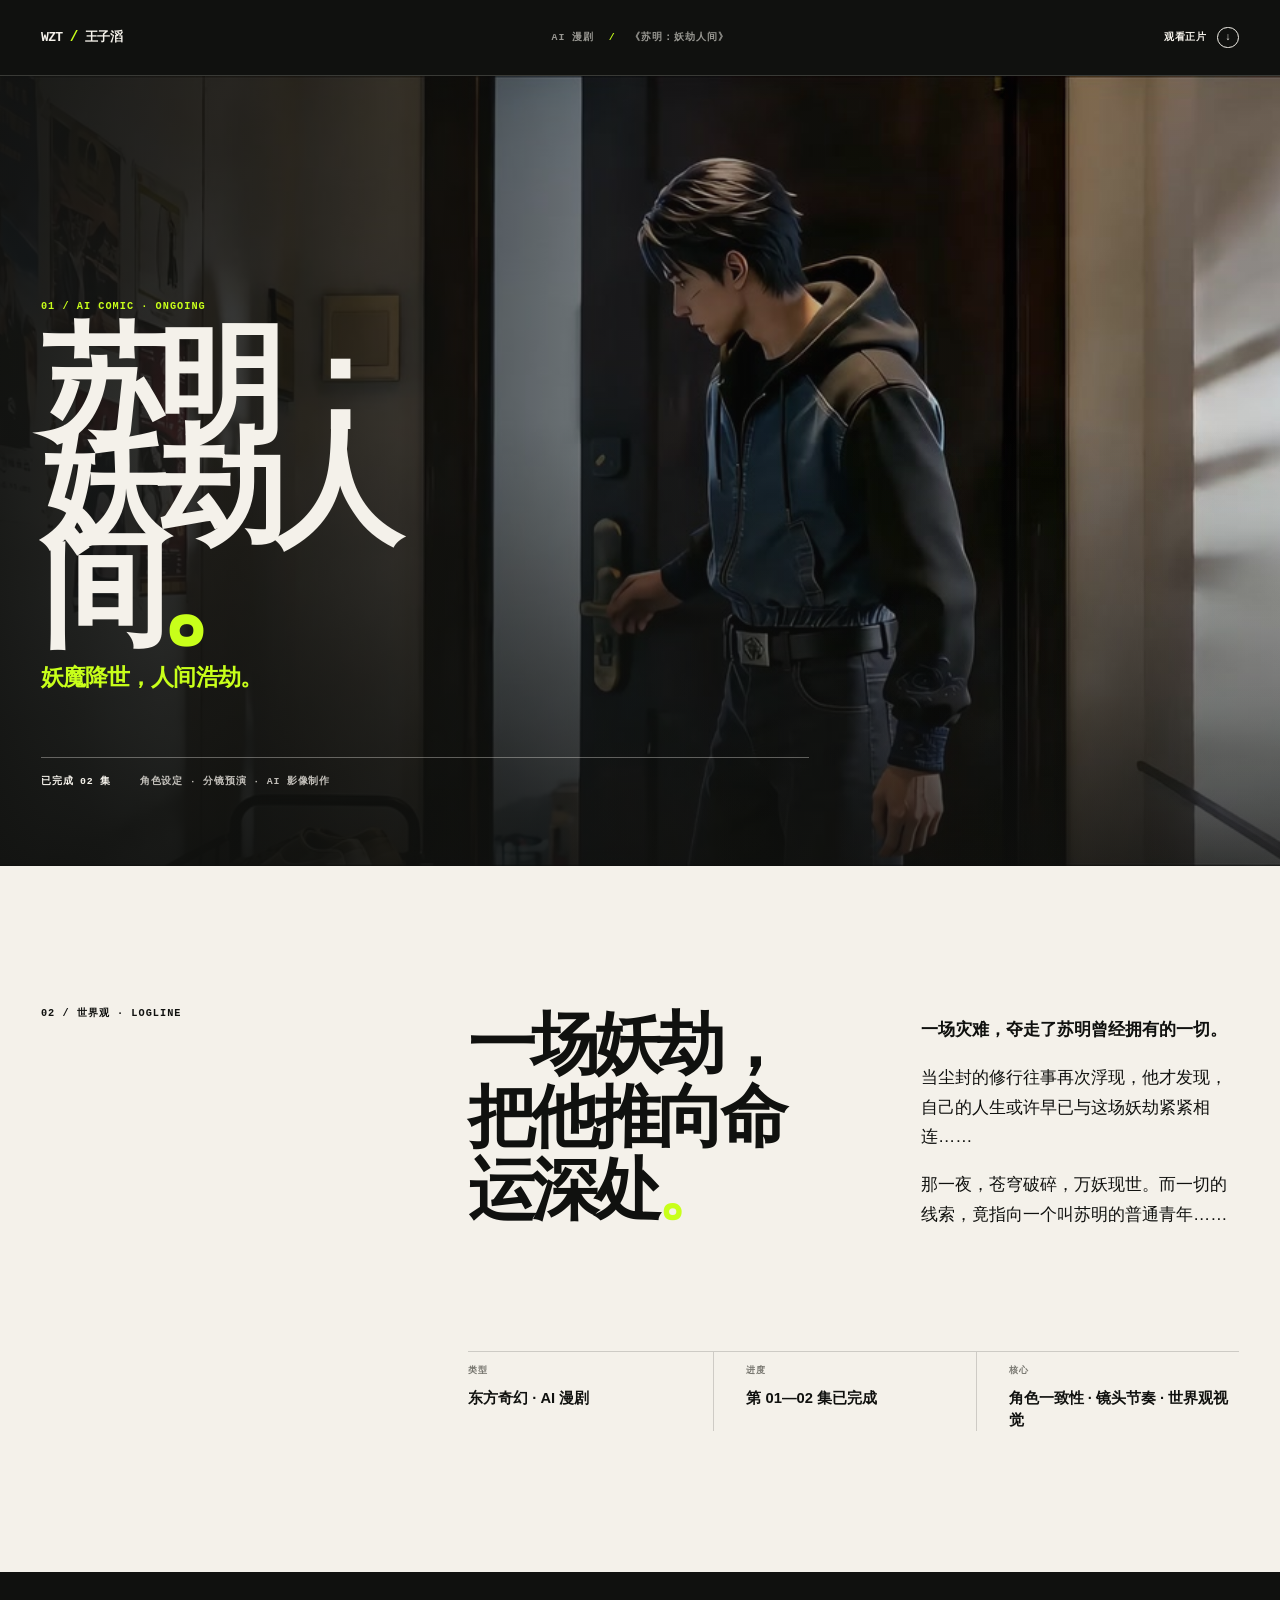
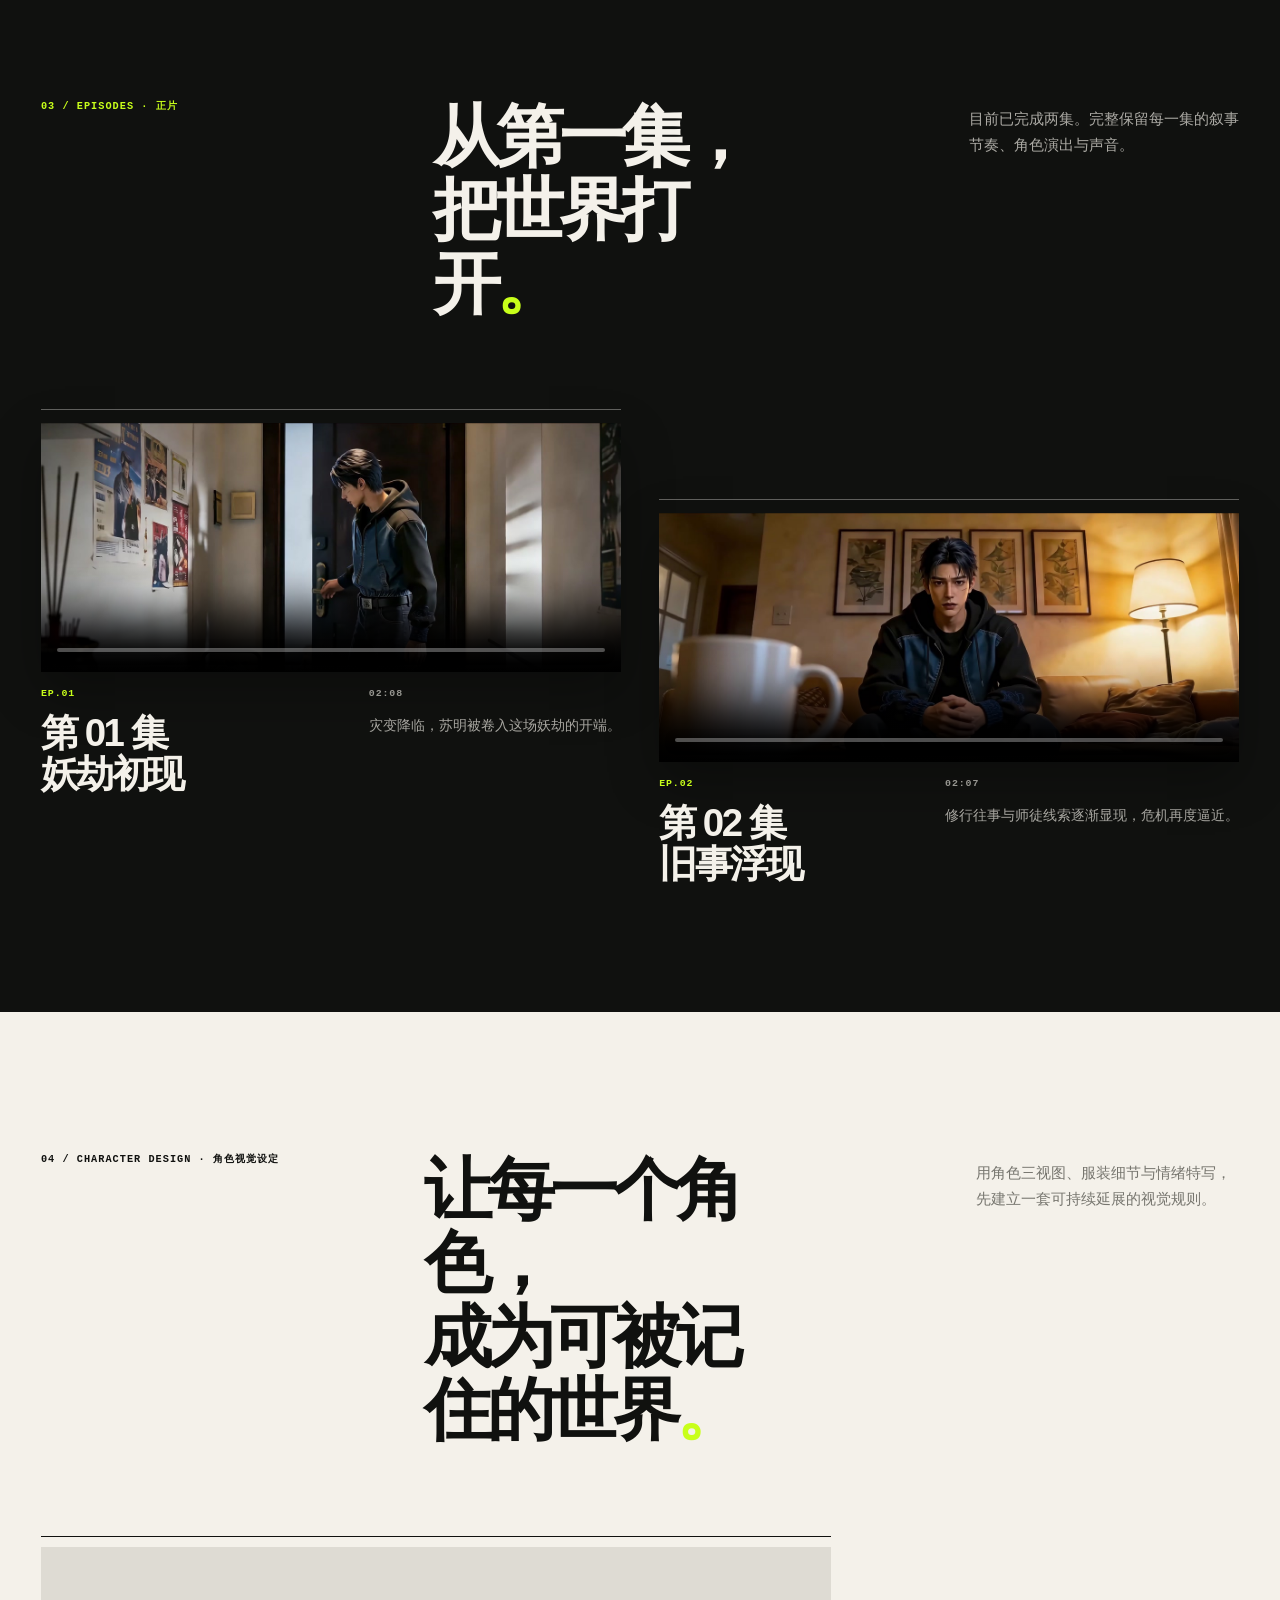
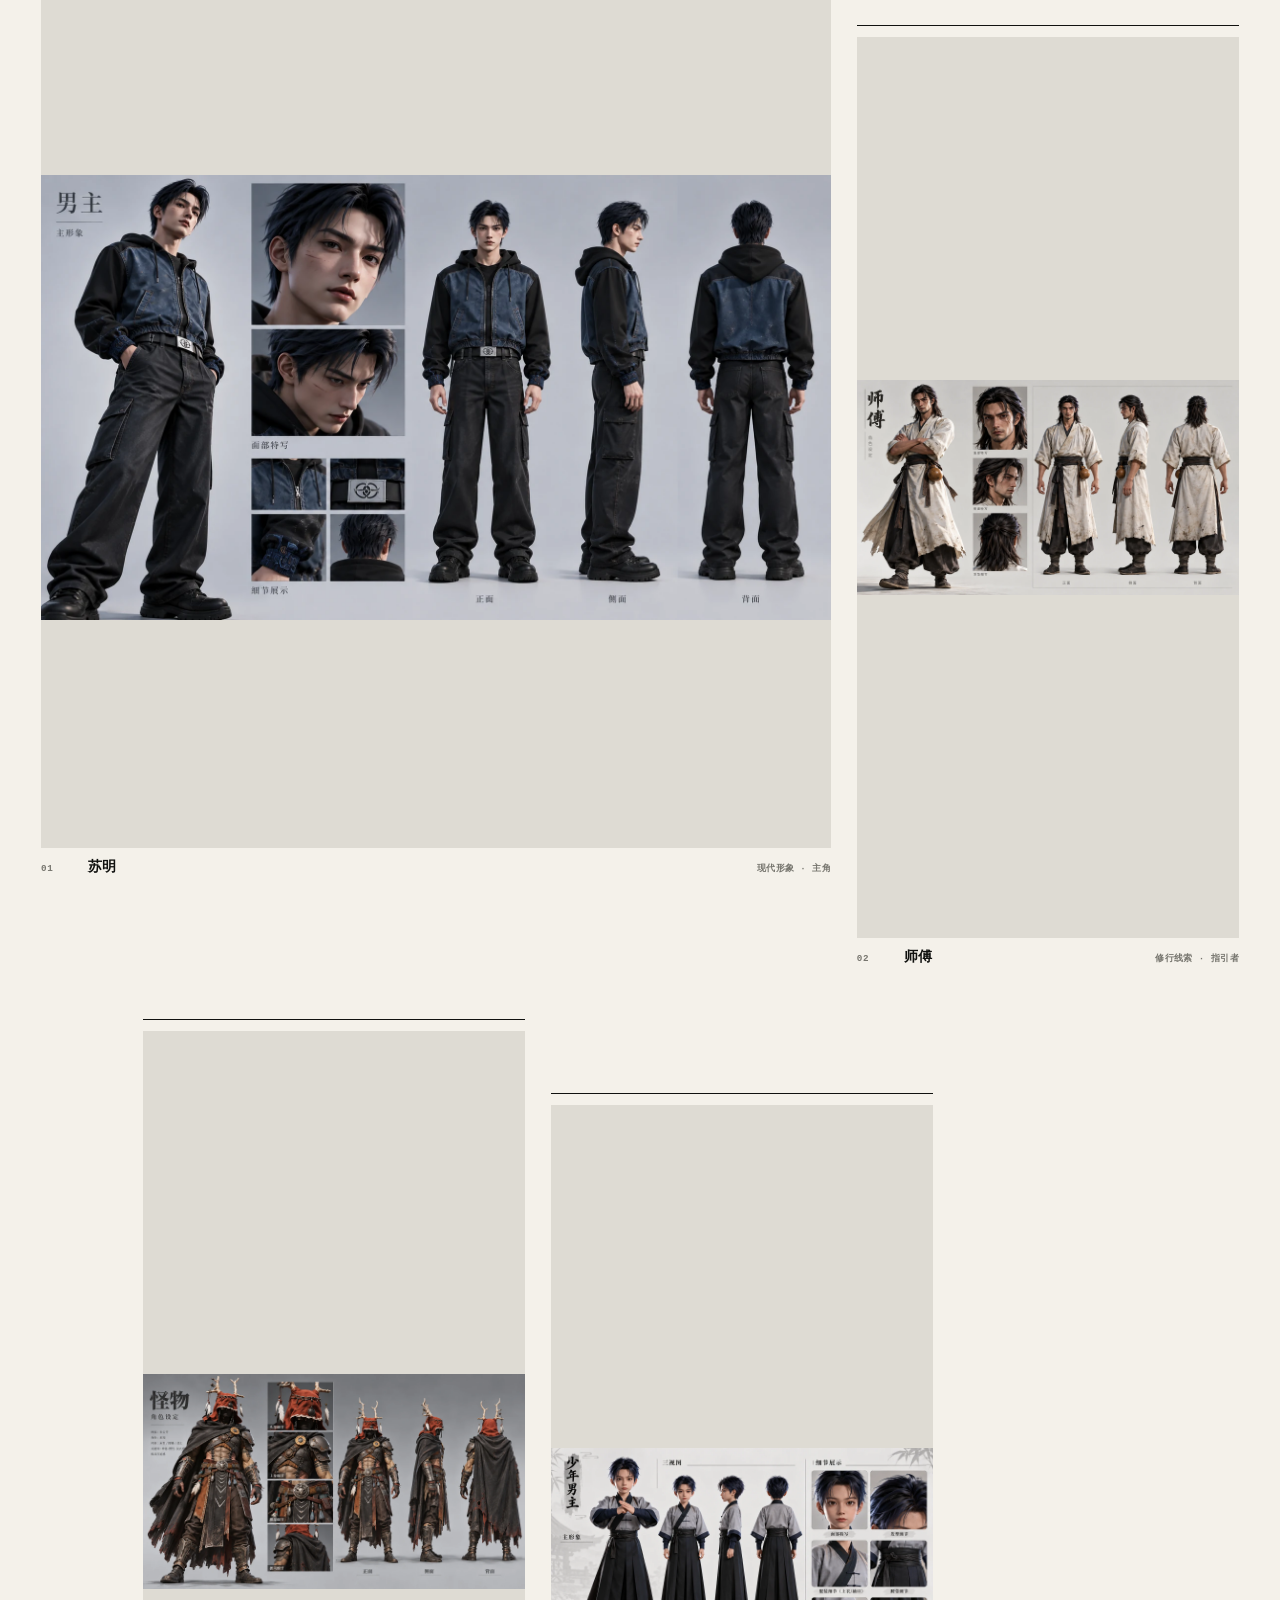
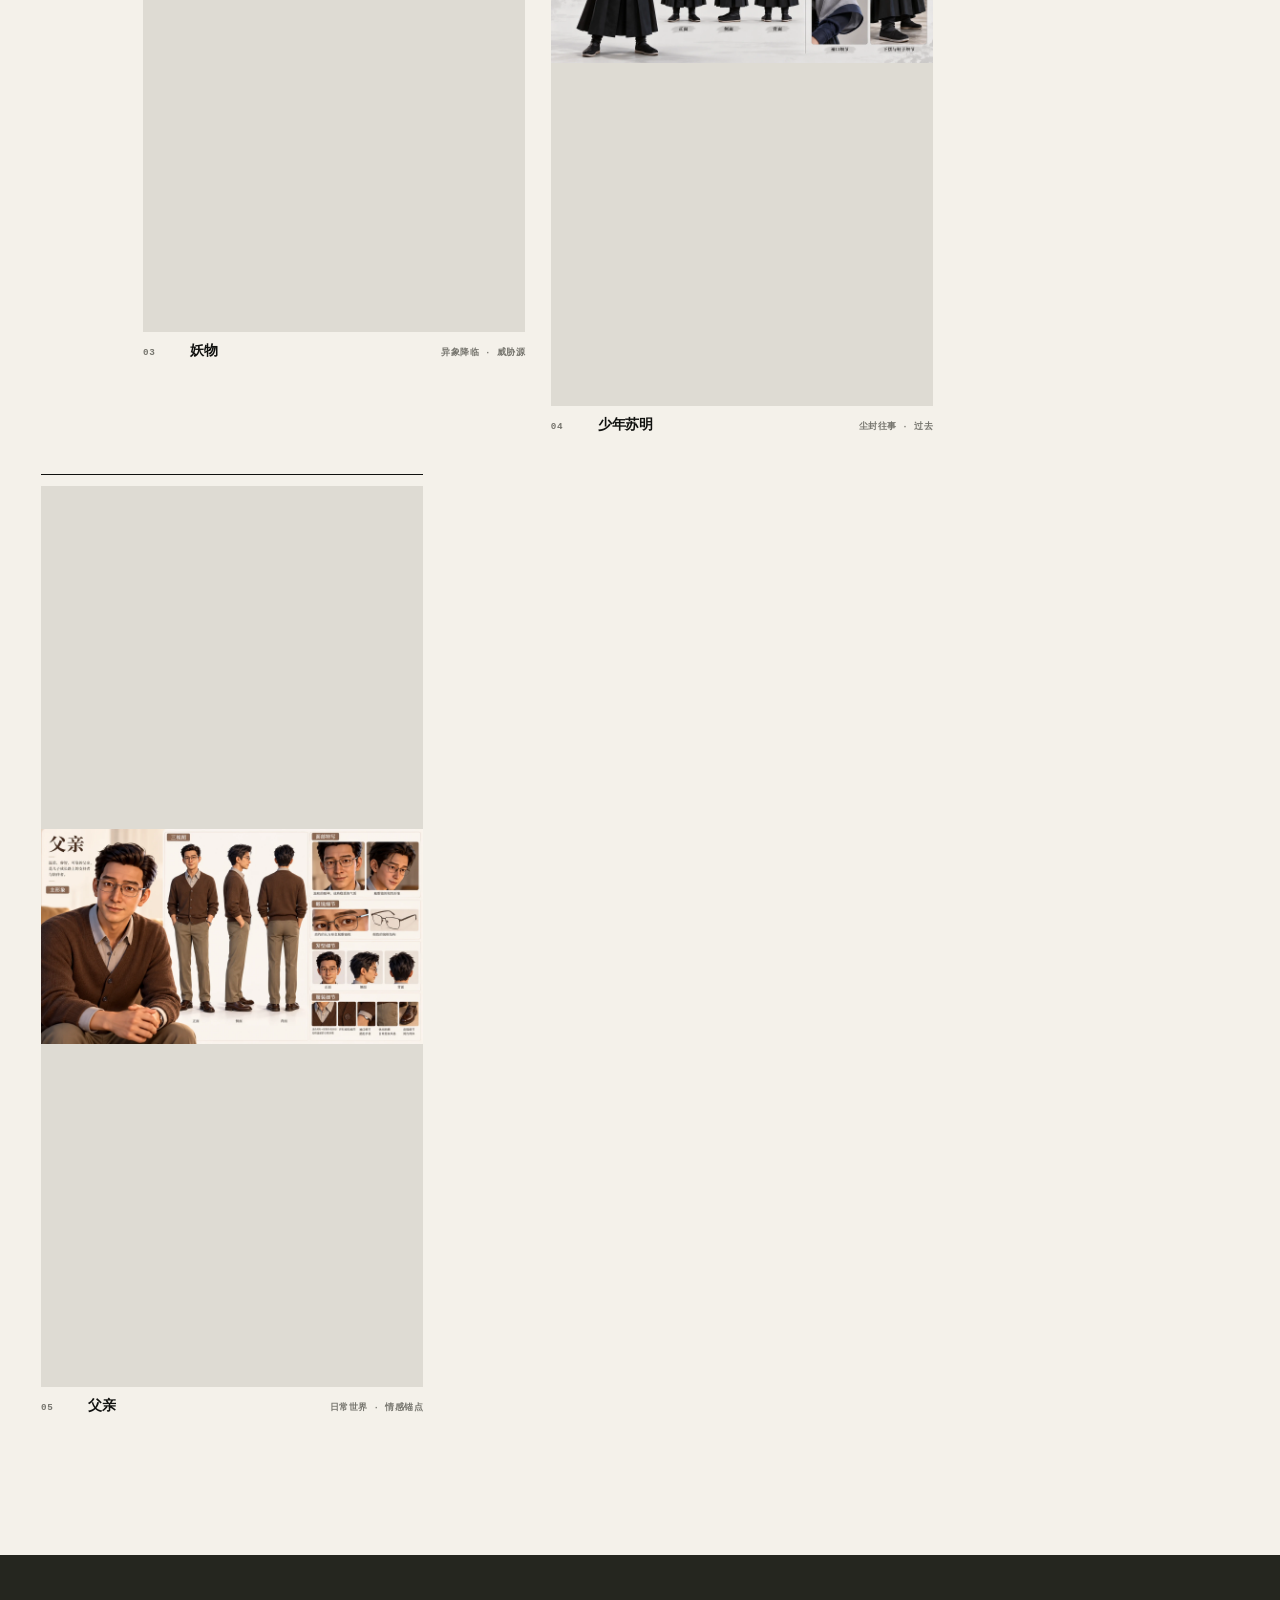
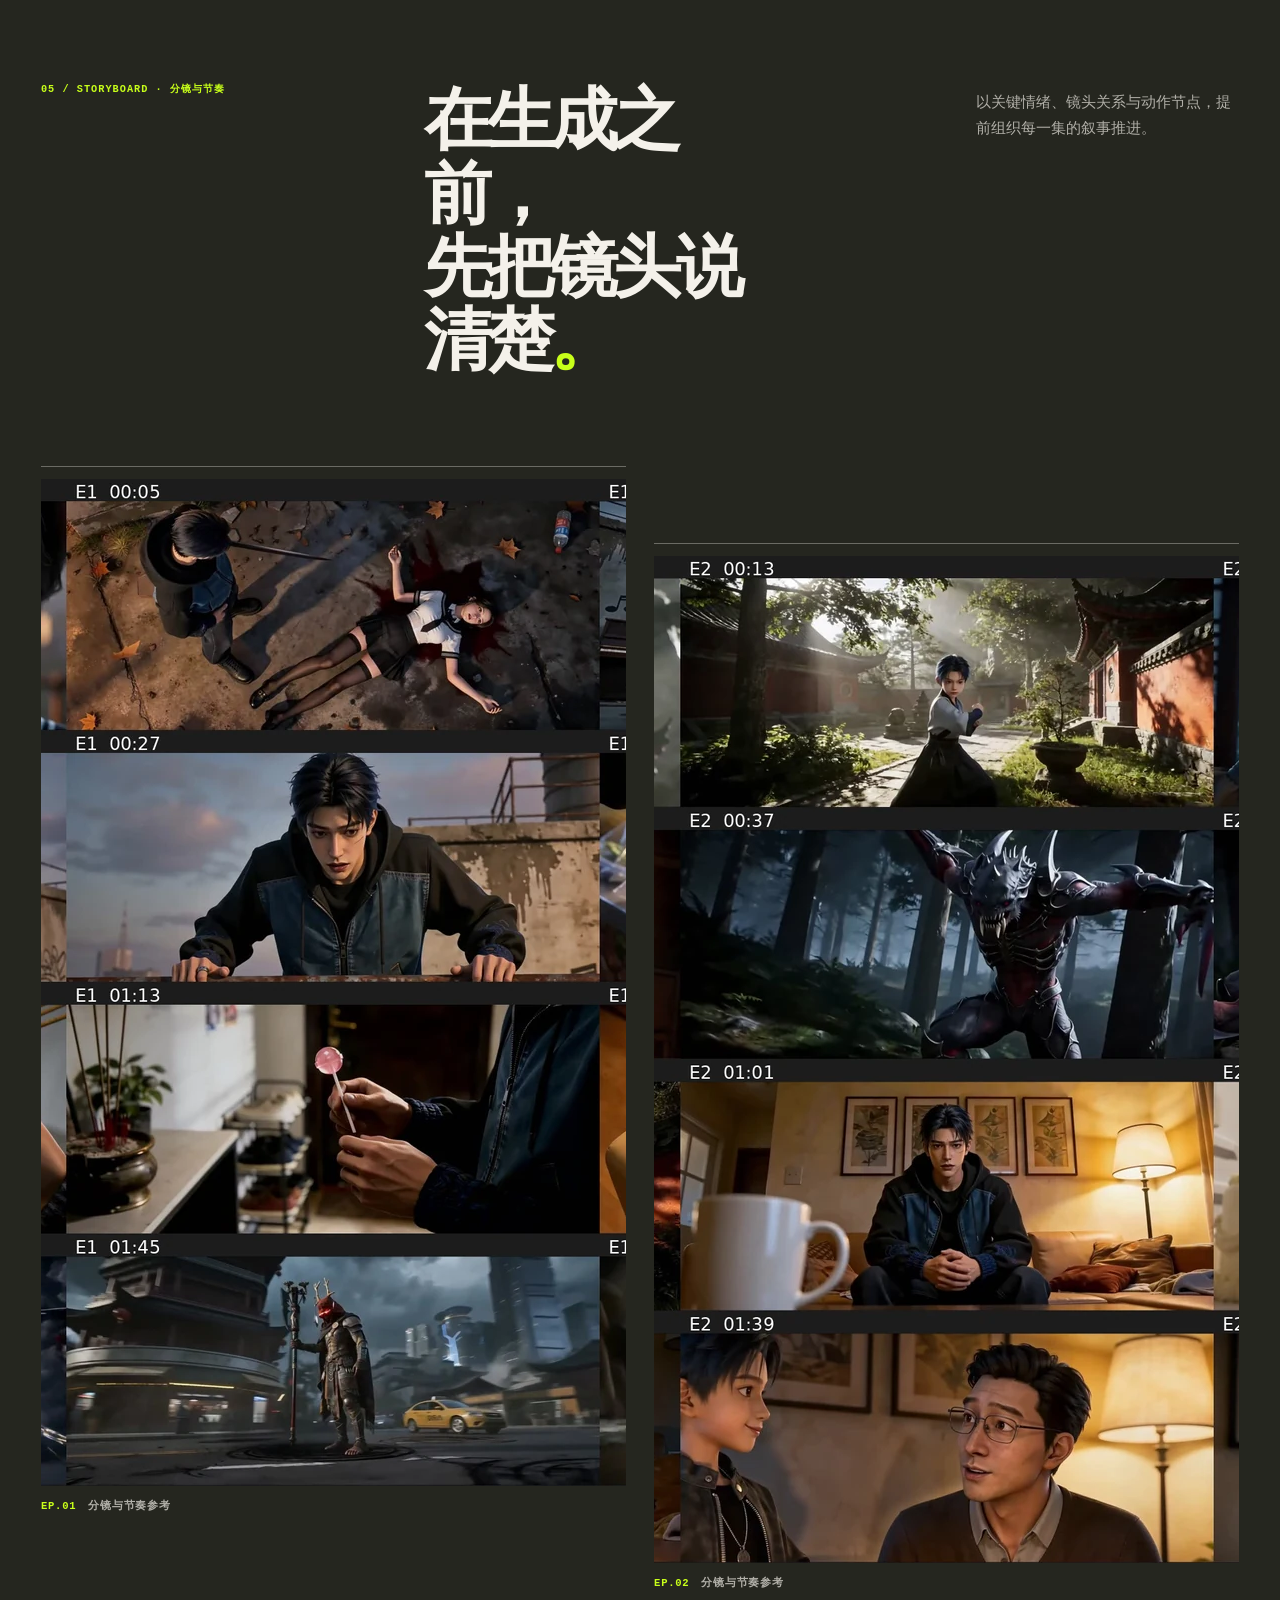
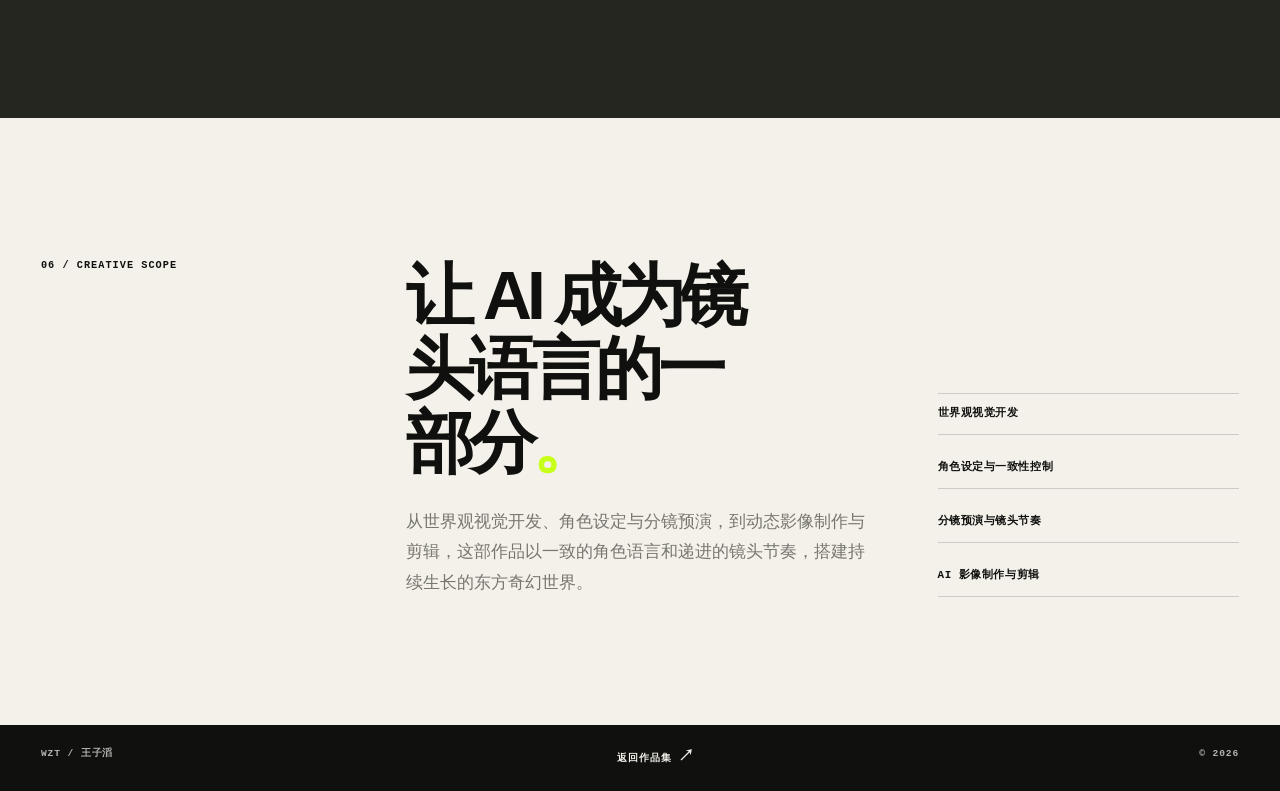
==== ai-comic.html @ 53911385 "Add AI comic project page" ====
<!doctype html>
<html lang="zh-CN">
  <head>
    <meta charset="UTF-8" />
    <meta name="viewport" content="width=device-width, initial-scale=1" />
    <meta name="description" content="AI 漫剧《苏明：妖劫人间》｜王子滔作品集。已完成第 01、02 集，涵盖角色设定、分镜预演与动态影像制作。" />
    <meta name="theme-color" content="#10110f" />
    <meta property="og:title" content="AI 漫剧｜《苏明：妖劫人间》" />
    <meta property="og:description" content="妖魔降世，人间浩劫。" />
    <meta property="og:image" content="assets/images/ai-comic/sumin-yaojie-renjian-ep01-cover.jpg" />
    <meta property="og:type" content="website" />
    <title>AI 漫剧｜《苏明：妖劫人间》</title>
    <link rel="icon" href="assets/icons/favicon.svg" type="image/svg+xml" />
    <link rel="stylesheet" href="ai-comic.css" />
  </head>
  <body class="comic-body">
    <a class="comic-skip" href="#episodes">跳至剧集</a>

    <header class="comic-nav">
      <a class="comic-brand" href="index.html#work" aria-label="返回王子滔作品集">WZT <b>/</b> 王子滔</a>
      <p>AI 漫剧 <span>/</span> 《苏明：妖劫人间》</p>
      <a class="comic-watch" href="#episodes">观看正片 <i aria-hidden="true">↓</i></a>
    </header>

    <main>
      <section class="comic-hero" aria-labelledby="comic-title">
        <img class="comic-hero__image" src="assets/images/ai-comic/sumin-yaojie-renjian-ep01-cover.jpg" width="1280" height="550" fetchpriority="high" alt="《苏明：妖劫人间》第 01 集画面：苏明站在门前" />
        <div class="comic-hero__shade" aria-hidden="true"></div>
        <div class="comic-hero__content comic-shell">
          <p class="comic-eyebrow lime">01 / AI COMIC · ONGOING</p>
          <h1 id="comic-title"><span>苏明：</span><span>妖劫人间<i>。</i></span></h1>
          <p class="comic-tagline">妖魔降世，人间浩劫。</p>
          <div class="comic-hero__meta">
            <span>已完成 02 集</span>
            <span>角色设定 · 分镜预演 · AI 影像制作</span>
          </div>
        </div>
      </section>

      <section class="comic-logline comic-shell" aria-labelledby="logline-title">
        <p class="comic-eyebrow">02 / 世界观 · LOGLINE</p>
        <div class="comic-logline__body">
          <h2 id="logline-title">一场妖劫，<br />把他推向命运深处<i>。</i></h2>
          <div class="comic-logline__copy">
            <p>一场灾难，夺走了苏明曾经拥有的一切。</p>
            <p>当尘封的修行往事再次浮现，他才发现，自己的人生或许早已与这场妖劫紧紧相连……</p>
            <p>那一夜，苍穹破碎，万妖现世。而一切的线索，竟指向一个叫苏明的普通青年……</p>
          </div>
          <dl class="comic-facts">
            <div><dt>类型</dt><dd>东方奇幻 · AI 漫剧</dd></div>
            <div><dt>进度</dt><dd>第 01—02 集已完成</dd></div>
            <div><dt>核心</dt><dd>角色一致性 · 镜头节奏 · 世界观视觉</dd></div>
          </dl>
        </div>
      </section>

      <section class="episode-section" id="episodes" aria-labelledby="episodes-title">
        <div class="comic-shell">
          <div class="episode-heading">
            <p class="comic-eyebrow lime">03 / EPISODES · 正片</p>
            <h2 id="episodes-title">从第一集，<br />把世界打开<i>。</i></h2>
            <p>目前已完成两集。完整保留每一集的叙事节奏、角色演出与声音。</p>
          </div>

          <div class="episode-grid">
            <article class="episode-card">
              <div class="episode-media">
                <video controls preload="metadata" playsinline poster="assets/images/ai-comic/sumin-yaojie-renjian-ep01-cover.jpg" aria-label="播放《苏明：妖劫人间》第 01 集" width="1280" height="550">
                  <source src="assets/videos/ai-comic/sumin-yaojie-renjian-ep01.mp4" type="video/mp4" />
                  您的浏览器需要支持 HTML5 视频播放。
                </video>
              </div>
              <div class="episode-meta">
                <span>EP.01</span>
                <time datetime="PT2M8S">02:08</time>
                <h3>第 01 集<br />妖劫初现</h3>
                <p>灾变降临，苏明被卷入这场妖劫的开端。</p>
              </div>
            </article>

            <article class="episode-card">
              <div class="episode-media">
                <video controls preload="metadata" playsinline poster="assets/images/ai-comic/sumin-yaojie-renjian-ep02-cover.jpg" aria-label="播放《苏明：妖劫人间》第 02 集" width="1280" height="550">
                  <source src="assets/videos/ai-comic/sumin-yaojie-renjian-ep02.mp4" type="video/mp4" />
                  您的浏览器需要支持 HTML5 视频播放。
                </video>
              </div>
              <div class="episode-meta">
                <span>EP.02</span>
                <time datetime="PT2M7S">02:07</time>
                <h3>第 02 集<br />旧事浮现</h3>
                <p>修行往事与师徒线索逐渐显现，危机再度逼近。</p>
              </div>
            </article>
          </div>
        </div>
      </section>

      <section class="character-section comic-shell" aria-labelledby="characters-title">
        <div class="materials-heading">
          <p class="comic-eyebrow">04 / CHARACTER DESIGN · 角色视觉设定</p>
          <h2 id="characters-title">让每一个角色，<br />成为可被记住的世界<i>。</i></h2>
          <p>用角色三视图、服装细节与情绪特写，先建立一套可持续延展的视觉规则。</p>
        </div>

        <div class="character-grid">
          <figure class="character-card character-card--lead">
            <img src="assets/images/ai-comic/sumi-lead-character-sheet.webp" loading="lazy" decoding="async" width="1600" height="901" alt="苏明主角角色设定：现代装正侧背三视图与细节" />
            <figcaption><span>01</span><strong>苏明</strong><small>现代形象 · 主角</small></figcaption>
          </figure>
          <figure class="character-card">
            <img src="assets/images/ai-comic/sumi-master-character-sheet.webp" loading="lazy" decoding="async" width="1600" height="901" alt="师傅角色设定：破损白衣造型与正侧背三视图" />
            <figcaption><span>02</span><strong>师傅</strong><small>修行线索 · 指引者</small></figcaption>
          </figure>
          <figure class="character-card">
            <img src="assets/images/ai-comic/sumi-monster-character-sheet.webp" loading="lazy" decoding="async" width="1600" height="901" alt="妖物角色设定：鹿角红兜帽与盔甲细节" />
            <figcaption><span>03</span><strong>妖物</strong><small>异象降临 · 威胁源</small></figcaption>
          </figure>
          <figure class="character-card">
            <img src="assets/images/ai-comic/sumi-young-lead-character-sheet.webp" loading="lazy" decoding="async" width="1600" height="901" alt="少年苏明角色设定：古风灰衣造型与细节" />
            <figcaption><span>04</span><strong>少年苏明</strong><small>尘封往事 · 过去</small></figcaption>
          </figure>
          <figure class="character-card">
            <img src="assets/images/ai-comic/sumi-father-character-sheet.webp" loading="lazy" decoding="async" width="1600" height="901" alt="父亲角色设定：棕色开衫、眼镜与生活化细节" />
            <figcaption><span>05</span><strong>父亲</strong><small>日常世界 · 情感锚点</small></figcaption>
          </figure>
        </div>
      </section>

      <section class="storyboard-section" aria-labelledby="storyboard-title">
        <div class="comic-shell">
          <div class="storyboard-heading">
            <p class="comic-eyebrow lime">05 / STORYBOARD · 分镜与节奏</p>
            <h2 id="storyboard-title">在生成之前，<br />先把镜头说清楚<i>。</i></h2>
            <p>以关键情绪、镜头关系与动作节点，提前组织每一集的叙事推进。</p>
          </div>
          <div class="storyboard-grid">
            <figure>
              <img src="assets/images/ai-comic/sumi-episode-01-storyboard.webp" loading="lazy" decoding="async" width="1600" height="1007" alt="《苏明：妖劫人间》第 01 集分镜参考，包含灾变与妖物降临画面" />
              <figcaption><span>EP.01</span> 分镜与节奏参考</figcaption>
            </figure>
            <figure>
              <img src="assets/images/ai-comic/sumi-episode-02-storyboard.webp" loading="lazy" decoding="async" width="1600" height="1007" alt="《苏明：妖劫人间》第 02 集分镜参考，包含师徒线与家庭场景" />
              <figcaption><span>EP.02</span> 分镜与节奏参考</figcaption>
            </figure>
          </div>
        </div>
      </section>

      <section class="comic-credits comic-shell" aria-labelledby="credits-title">
        <p class="comic-eyebrow">06 / CREATIVE SCOPE</p>
        <div>
          <h2 id="credits-title">让 AI 成为镜头语言的一部分<i>。</i></h2>
          <p>从世界观视觉开发、角色设定与分镜预演，到动态影像制作与剪辑，这部作品以一致的角色语言和递进的镜头节奏，搭建持续生长的东方奇幻世界。</p>
        </div>
        <ul aria-label="本项目创作内容">
          <li>世界观视觉开发</li>
          <li>角色设定与一致性控制</li>
          <li>分镜预演与镜头节奏</li>
          <li>AI 影像制作与剪辑</li>
        </ul>
      </section>
    </main>

    <footer class="comic-footer comic-shell">
      <span>WZT / 王子滔</span>
      <a href="index.html#work">返回作品集 <i aria-hidden="true">↗</i></a>
      <span>© 2026</span>
    </footer>
  </body>
</html>
---- ai-comic.css ----
:root{--ink:#10110f;--paper:#f4f1ea;--lime:#c8ff1a;--muted:#77766f;--line:rgba(17,17,15,.17);--display:"Helvetica Neue",Arial,"PingFang SC","Microsoft YaHei",sans-serif;--mono:Consolas,"SFMono-Regular",monospace;--ease:cubic-bezier(.22,1,.36,1)}
*{box-sizing:border-box}html{scroll-behavior:smooth}body{margin:0;background:var(--paper);color:var(--ink);font-family:var(--display);-webkit-font-smoothing:antialiased}a{color:inherit;text-decoration:none}img,video{display:block;max-width:100%}.comic-shell{width:min(100%,1800px);margin:0 auto;padding-left:3.2vw;padding-right:3.2vw}.comic-skip{position:fixed;z-index:100;top:-4rem;left:1rem;padding:.75rem 1rem;background:var(--lime);color:var(--ink);font-weight:800}.comic-skip:focus{top:1rem}.comic-eyebrow{margin:0;font:700 .64rem/1.3 var(--mono);letter-spacing:.1em}.lime{color:var(--lime)}

.comic-nav{position:relative;z-index:5;min-height:76px;padding:0 3.2vw;display:grid;grid-template-columns:1fr auto 1fr;gap:1rem;align-items:center;background:var(--ink);color:var(--paper);border-bottom:1px solid rgba(244,241,234,.18)}.comic-brand{font:800 .82rem/1 var(--mono);letter-spacing:-.05em}.comic-brand b{color:var(--lime);font-size:1.1em}.comic-nav>p{margin:0;color:rgba(244,241,234,.6);font:650 .62rem/1 var(--mono);letter-spacing:.09em}.comic-nav>p span{color:var(--lime);margin:0 .5rem}.comic-watch{justify-self:end;display:flex;align-items:center;gap:.65rem;font:700 .65rem/1 var(--mono);letter-spacing:.08em}.comic-watch i{display:grid;place-items:center;width:1.35rem;height:1.35rem;border:1px solid currentColor;border-radius:50%;font-style:normal;transition:transform .25s var(--ease)}.comic-watch:hover{color:var(--lime)}.comic-watch:hover i{transform:translateY(.2rem)}

.comic-hero{position:relative;min-height:min(790px,calc(100svh - 76px));display:grid;align-items:end;overflow:hidden;background:var(--ink);color:var(--paper)}.comic-hero__image{position:absolute;inset:0;width:100%;height:100%;object-fit:cover;object-position:center}.comic-hero__shade{position:absolute;inset:0;background:linear-gradient(90deg,rgba(16,17,15,.93) 0%,rgba(16,17,15,.66) 34%,rgba(16,17,15,.1) 74%),linear-gradient(0deg,rgba(16,17,15,.8),transparent 56%)}.comic-hero__content{position:relative;z-index:1;width:100%;padding-top:8rem;padding-bottom:clamp(3.3rem,6vw,6.8rem)}.comic-hero h1{max-width:7.2ch;margin:1.25rem 0 1.4rem;font-size:clamp(4.4rem,10vw,12rem);font-weight:800;letter-spacing:-.09em;line-height:.8}.comic-hero h1 span{display:block}.comic-hero h1 i,.comic-logline h2 i,.episode-heading h2 i,.materials-heading h2 i,.storyboard-heading h2 i,.comic-credits h2 i{color:var(--lime);font-style:normal}.comic-tagline{max-width:18ch;margin:0;color:var(--lime);font-size:clamp(1.15rem,1.8vw,2rem);font-weight:720;letter-spacing:-.04em;line-height:1.3}.comic-hero__meta{display:flex;flex-wrap:wrap;gap:.6rem 1.8rem;max-width:48rem;margin-top:clamp(2.4rem,5vw,4.5rem);padding-top:1.05rem;border-top:1px solid rgba(244,241,234,.35);color:rgba(244,241,234,.77);font:650 .62rem/1.45 var(--mono);letter-spacing:.08em}.comic-hero__meta span:first-child{color:var(--paper)}

.comic-logline{display:grid;grid-template-columns:1fr 2.2fr;gap:4vw 6vw;padding-top:clamp(6rem,11vw,12rem);padding-bottom:clamp(6rem,11vw,12rem)}.comic-logline__body{display:grid;grid-template-columns:1.1fr .9fr;gap:clamp(2rem,5vw,7rem)}.comic-logline h2,.episode-heading h2,.materials-heading h2,.storyboard-heading h2,.comic-credits h2{max-width:9.5ch;margin:0;font-size:clamp(3rem,5.3vw,6.8rem);font-weight:800;letter-spacing:-.075em;line-height:1.08}.comic-logline__copy{max-width:36rem;padding-top:.5rem}.comic-logline__copy p{margin:0 0 1.15rem;font-size:clamp(1rem,1.35vw,1.3rem);line-height:1.72}.comic-logline__copy p:first-child{font-weight:730}.comic-facts{grid-column:1/-1;display:grid;grid-template-columns:repeat(3,1fr);gap:1rem;margin:clamp(1rem,3vw,3rem) 0 0;border-top:1px solid var(--line)}.comic-facts div{padding-top:.85rem;border-right:1px solid var(--line)}.comic-facts div:not(:first-child){padding-left:1rem}.comic-facts div:last-child{border:0}.comic-facts dt{color:var(--muted);font:700 .58rem/1.3 var(--mono);letter-spacing:.1em}.comic-facts dd{margin:.65rem 0 0;font-size:clamp(.92rem,1.1vw,1.08rem);font-weight:680;line-height:1.48}

.episode-section{padding:clamp(5.6rem,10vw,11rem) 0;background:var(--ink);color:var(--paper)}.episode-heading{display:grid;grid-template-columns:1fr 1.4fr .75fr;gap:2rem;align-items:start}.episode-heading>p:last-child{max-width:20rem;margin:.42rem 0 0;color:rgba(244,241,234,.68);font-size:clamp(.9rem,1.15vw,1.05rem);line-height:1.75}.episode-grid{display:grid;grid-template-columns:repeat(2,minmax(0,1fr));gap:clamp(1.5rem,3vw,3.8rem);margin-top:clamp(3.5rem,7vw,7rem)}.episode-card{padding-top:.8rem;border-top:1px solid rgba(244,241,234,.36)}.episode-card:nth-child(2){margin-top:clamp(3rem,7vw,8rem)}.episode-media{overflow:hidden;background:#050505;box-shadow:0 18px 48px rgba(0,0,0,.3)}.episode-media video{width:100%;height:auto;aspect-ratio:1280/550;background:#060606}.episode-meta{display:grid;grid-template-columns:1fr auto;gap:.75rem 1rem;padding-top:1rem}.episode-meta>span,.episode-meta time{color:var(--lime);font:700 .62rem/1.3 var(--mono);letter-spacing:.09em}.episode-meta time{color:rgba(244,241,234,.6)}.episode-meta h3{margin:0;font-size:clamp(1.8rem,3vw,3.8rem);font-weight:780;letter-spacing:-.065em;line-height:1.06}.episode-meta p{max-width:30rem;margin:0;color:rgba(244,241,234,.66);font-size:clamp(.9rem,1.1vw,1rem);line-height:1.72}

.character-section{padding-top:clamp(6rem,11vw,12rem);padding-bottom:clamp(6rem,11vw,12rem)}.materials-heading{display:grid;grid-template-columns:1fr minmax(0,1.48fr) minmax(16rem,.75fr);gap:2rem;align-items:start}.materials-heading>p:last-child{max-width:23rem;margin:.5rem 0 0;color:var(--muted);font-size:clamp(.9rem,1.15vw,1.04rem);line-height:1.75}.character-grid{display:grid;grid-template-columns:repeat(12,minmax(0,1fr));gap:clamp(1.1rem,2vw,2.1rem);margin-top:clamp(3.5rem,7vw,7rem);align-items:start}.character-card{grid-column:span 4;margin:0;padding-top:.65rem;border-top:1px solid var(--ink)}.character-card--lead{grid-column:span 8}.character-card:nth-child(2){margin-top:7vw}.character-card:nth-child(3){grid-column:2/span 4;margin-top:2.2vw}.character-card:nth-child(4){grid-column:span 4;margin-top:8vw}.character-card:nth-child(5){grid-column:span 4;margin-top:1.2vw}.character-card img{width:100%;aspect-ratio:16/9;object-fit:contain;background:#dedbd3;transition:transform .55s var(--ease),filter .35s}.character-card:hover img{transform:scale(1.015);filter:contrast(1.03)}.character-card figcaption{display:grid;grid-template-columns:2.4rem 1fr auto;gap:.55rem;margin-top:.7rem;align-items:baseline;font:700 .58rem/1.35 var(--mono);letter-spacing:.07em}.character-card figcaption span{color:var(--muted)}.character-card figcaption strong{font:750 clamp(.85rem,1vw,1rem)/1.2 var(--display);letter-spacing:-.03em}.character-card figcaption small{color:var(--muted);font:600 .57rem/1.2 var(--mono);letter-spacing:.05em}

.storyboard-section{padding:clamp(5.8rem,10vw,11rem) 0;background:#25261f;color:var(--paper)}.storyboard-heading{display:grid;grid-template-columns:1fr 1.48fr .75fr;gap:2rem;align-items:start}.storyboard-heading>p:last-child{max-width:22rem;margin:.42rem 0 0;color:rgba(244,241,234,.67);font-size:clamp(.9rem,1.15vw,1.04rem);line-height:1.75}.storyboard-grid{display:grid;grid-template-columns:repeat(2,minmax(0,1fr));gap:clamp(1rem,2.2vw,2.8rem);margin-top:clamp(3.4rem,7vw,7rem)}.storyboard-grid figure{margin:0;padding-top:.75rem;border-top:1px solid rgba(244,241,234,.34)}.storyboard-grid figure:nth-child(2){margin-top:6vw}.storyboard-grid img{width:100%;aspect-ratio:16/10;object-fit:cover;background:#111}.storyboard-grid figcaption{display:flex;gap:.75rem;margin-top:.8rem;color:rgba(244,241,234,.68);font:650 .66rem/1.4 var(--mono);letter-spacing:.07em}.storyboard-grid figcaption span{color:var(--lime)}

.comic-credits{display:grid;grid-template-columns:1fr 1.55fr 1fr;gap:2rem 5vw;padding-top:clamp(6rem,11vw,12rem);padding-bottom:clamp(6rem,10vw,11rem)}.comic-credits>div>p{max-width:39rem;margin:1.7rem 0 0;color:var(--muted);font-size:clamp(1rem,1.35vw,1.25rem);line-height:1.75}.comic-credits ul{display:grid;gap:.75rem;align-self:end;margin:0;padding:0;list-style:none;border-top:1px solid var(--line)}.comic-credits li{padding:.8rem 0;border-bottom:1px solid var(--line);font:700 clamp(.68rem,.8vw,.78rem)/1.4 var(--mono);letter-spacing:.05em}.comic-footer{display:flex;justify-content:space-between;gap:1rem;padding-top:1.5rem;padding-bottom:1.7rem;background:var(--ink);color:rgba(244,241,234,.72);font:650 .6rem/1 var(--mono);letter-spacing:.09em}.comic-footer a{color:var(--paper)}.comic-footer a:hover{color:var(--lime)}.comic-footer i{font-style:normal;font-size:1rem}

@media(max-width:860px){.comic-shell{padding-left:1.25rem;padding-right:1.25rem}.comic-nav{min-height:64px;padding:0 1.25rem;grid-template-columns:1fr auto}.comic-nav>p{display:none}.comic-hero{min-height:max(650px,88svh)}.comic-hero__image{object-position:62% center}.comic-hero__shade{background:linear-gradient(90deg,rgba(16,17,15,.94),rgba(16,17,15,.46) 90%),linear-gradient(0deg,rgba(16,17,15,.85),transparent 60%)}.comic-hero__content{padding-top:7rem;padding-bottom:3.5rem}.comic-hero h1{font-size:clamp(4.2rem,16.5vw,7.2rem);line-height:.87}.comic-tagline{font-size:1.25rem}.comic-logline{grid-template-columns:1fr;gap:2rem;padding-top:5rem;padding-bottom:5rem}.comic-logline__body{grid-template-columns:1fr;gap:2rem}.comic-logline h2,.episode-heading h2,.materials-heading h2,.storyboard-heading h2,.comic-credits h2{font-size:clamp(2.85rem,11.5vw,5.5rem);line-height:1.1}.comic-facts{grid-template-columns:1fr;gap:0}.comic-facts div,.comic-facts div:not(:first-child){padding:.8rem 0;border-right:0;border-bottom:1px solid var(--line)}.episode-heading,.materials-heading,.storyboard-heading,.comic-credits{grid-template-columns:1fr;gap:1.5rem}.episode-grid,.storyboard-grid{grid-template-columns:1fr;gap:2.8rem;margin-top:3.6rem}.episode-card:nth-child(2),.storyboard-grid figure:nth-child(2){margin-top:0}.character-grid{grid-template-columns:1fr;gap:2.5rem;margin-top:3.6rem}.character-card,.character-card--lead,.character-card:nth-child(n){grid-column:auto;margin-top:0}.character-card figcaption{grid-template-columns:2.1rem 1fr}.character-card figcaption small{grid-column:2}.comic-credits ul{margin-top:1rem}.comic-footer{padding-left:1.25rem;padding-right:1.25rem;font-size:.52rem}.comic-footer span:nth-child(3){display:none}}
@media(max-width:480px){.comic-watch{font-size:0}.comic-watch i{font-size:.82rem}.comic-hero__meta{gap:.55rem}.episode-meta h3{font-size:2rem}.comic-footer{gap:.5rem}}
@media(prefers-reduced-motion:reduce){html{scroll-behavior:auto}*,*:before,*:after{transition-duration:.001ms!important;animation-duration:.001ms!important;animation-iteration-count:1!important}}
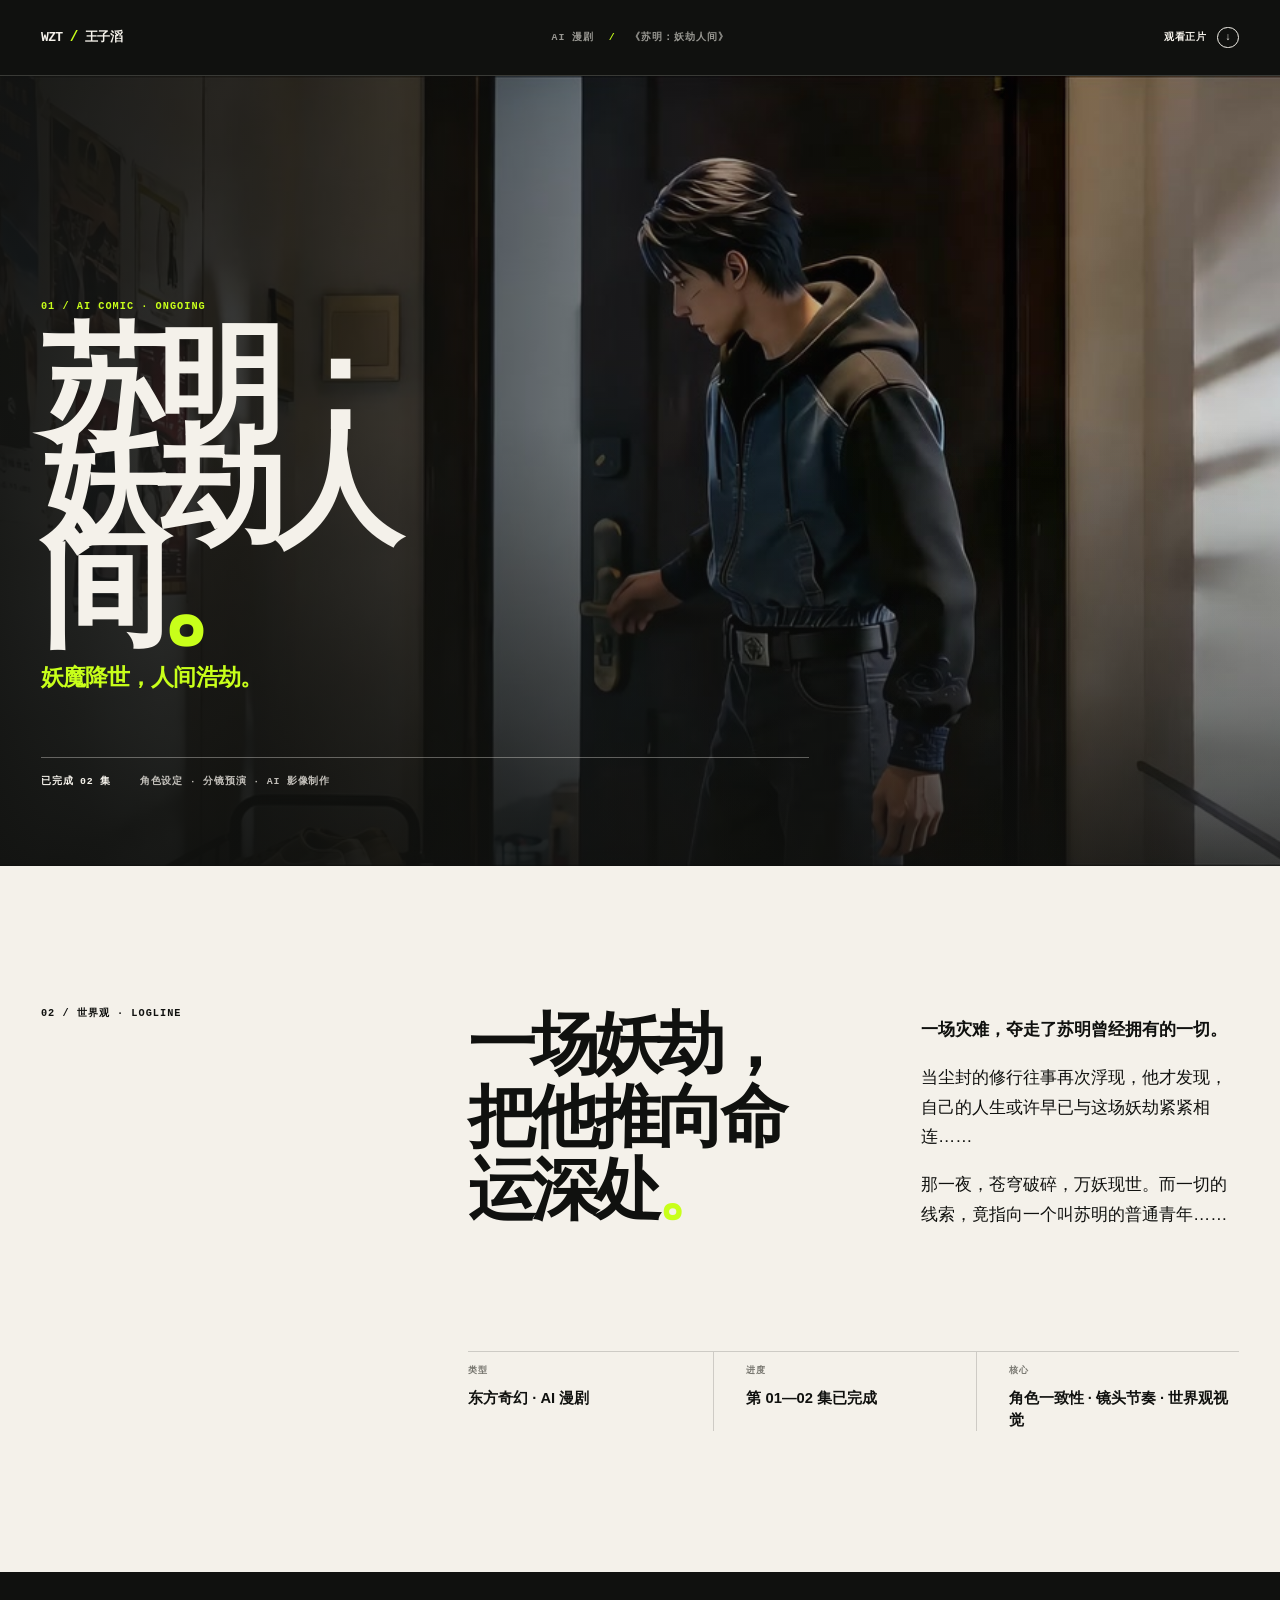
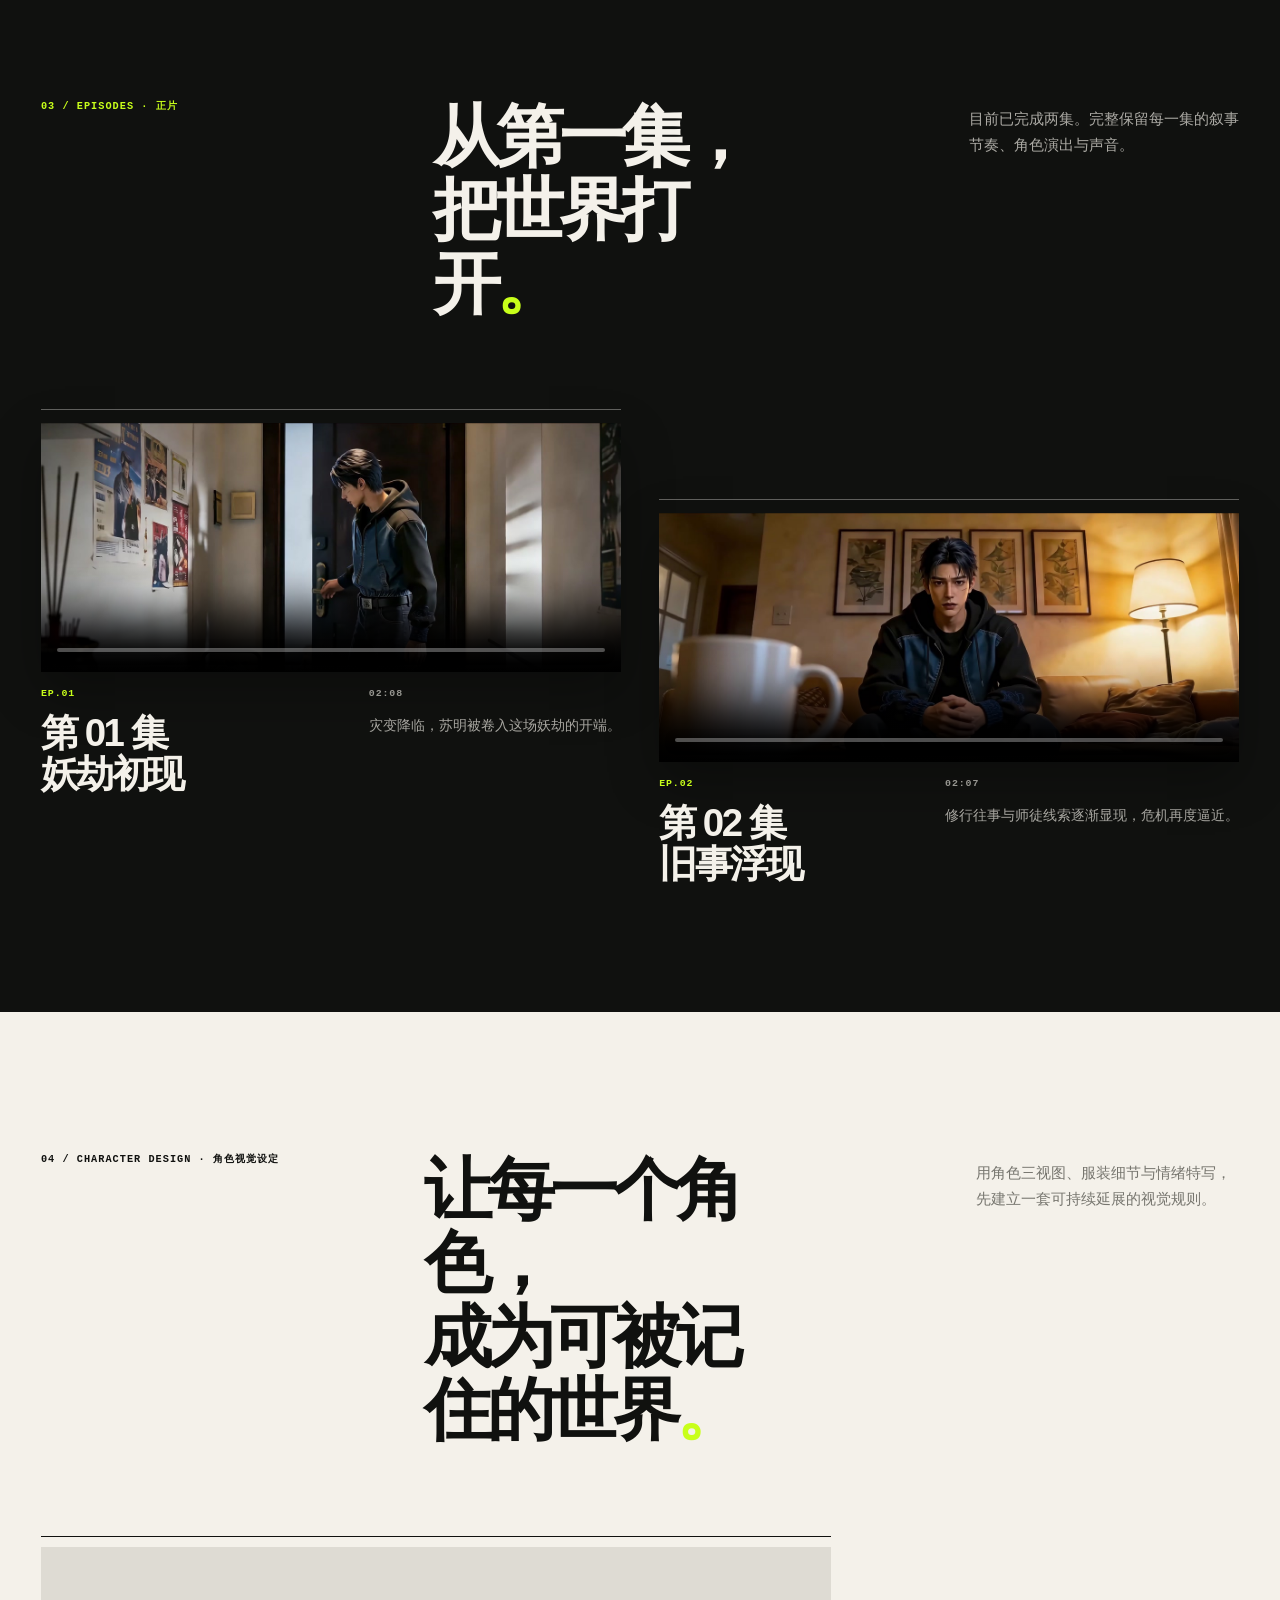
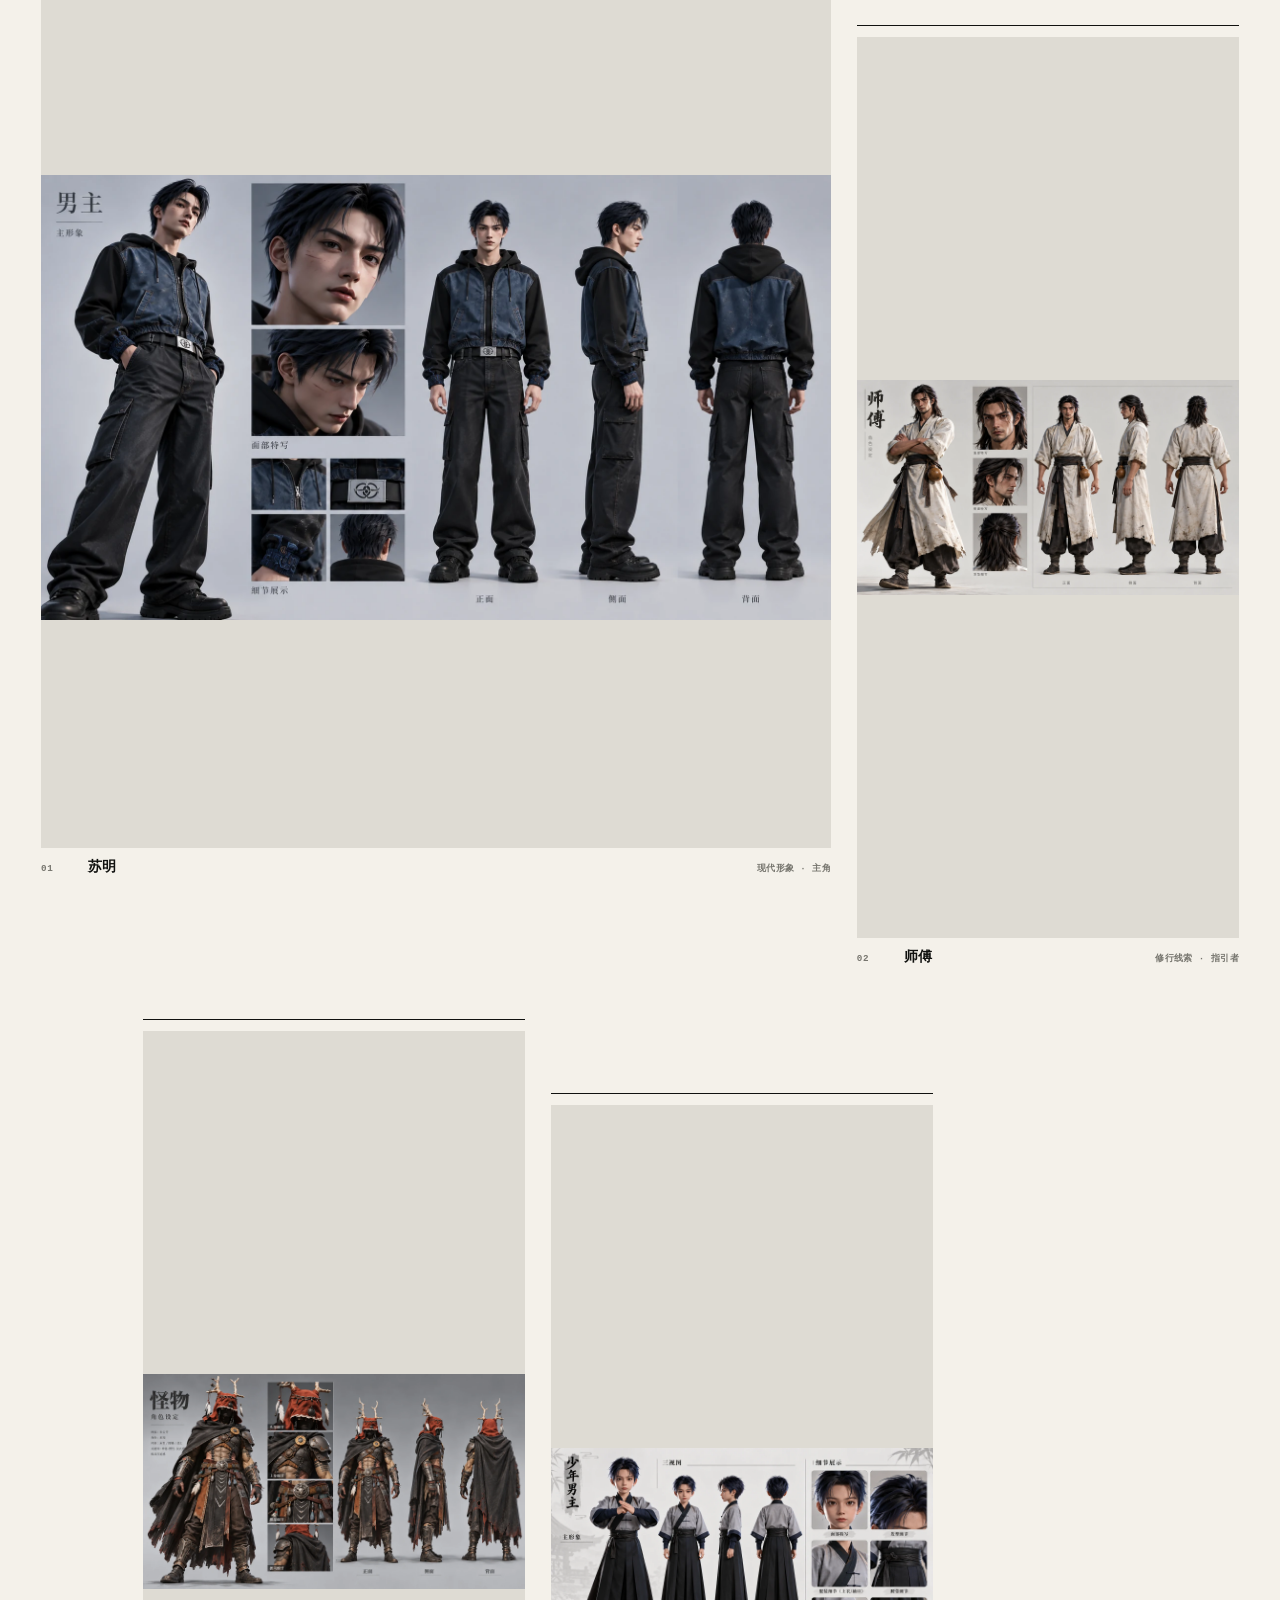
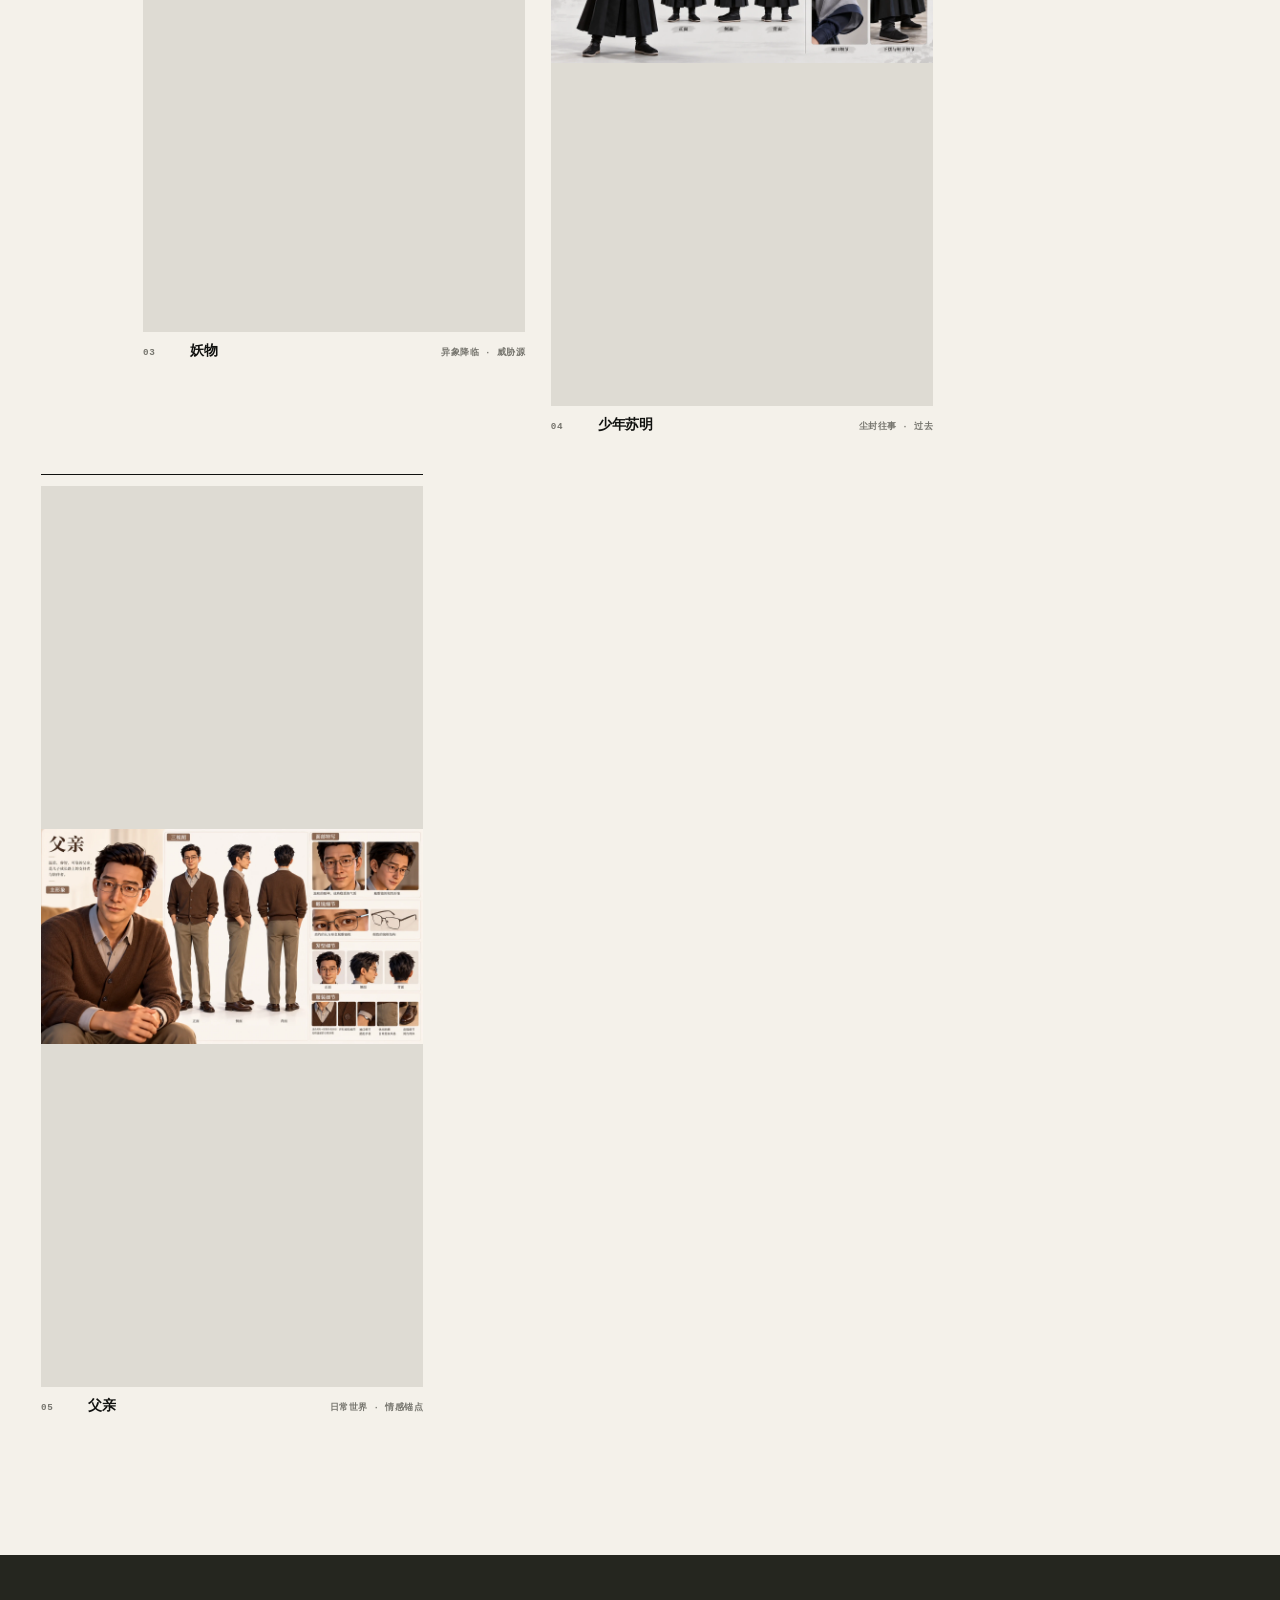
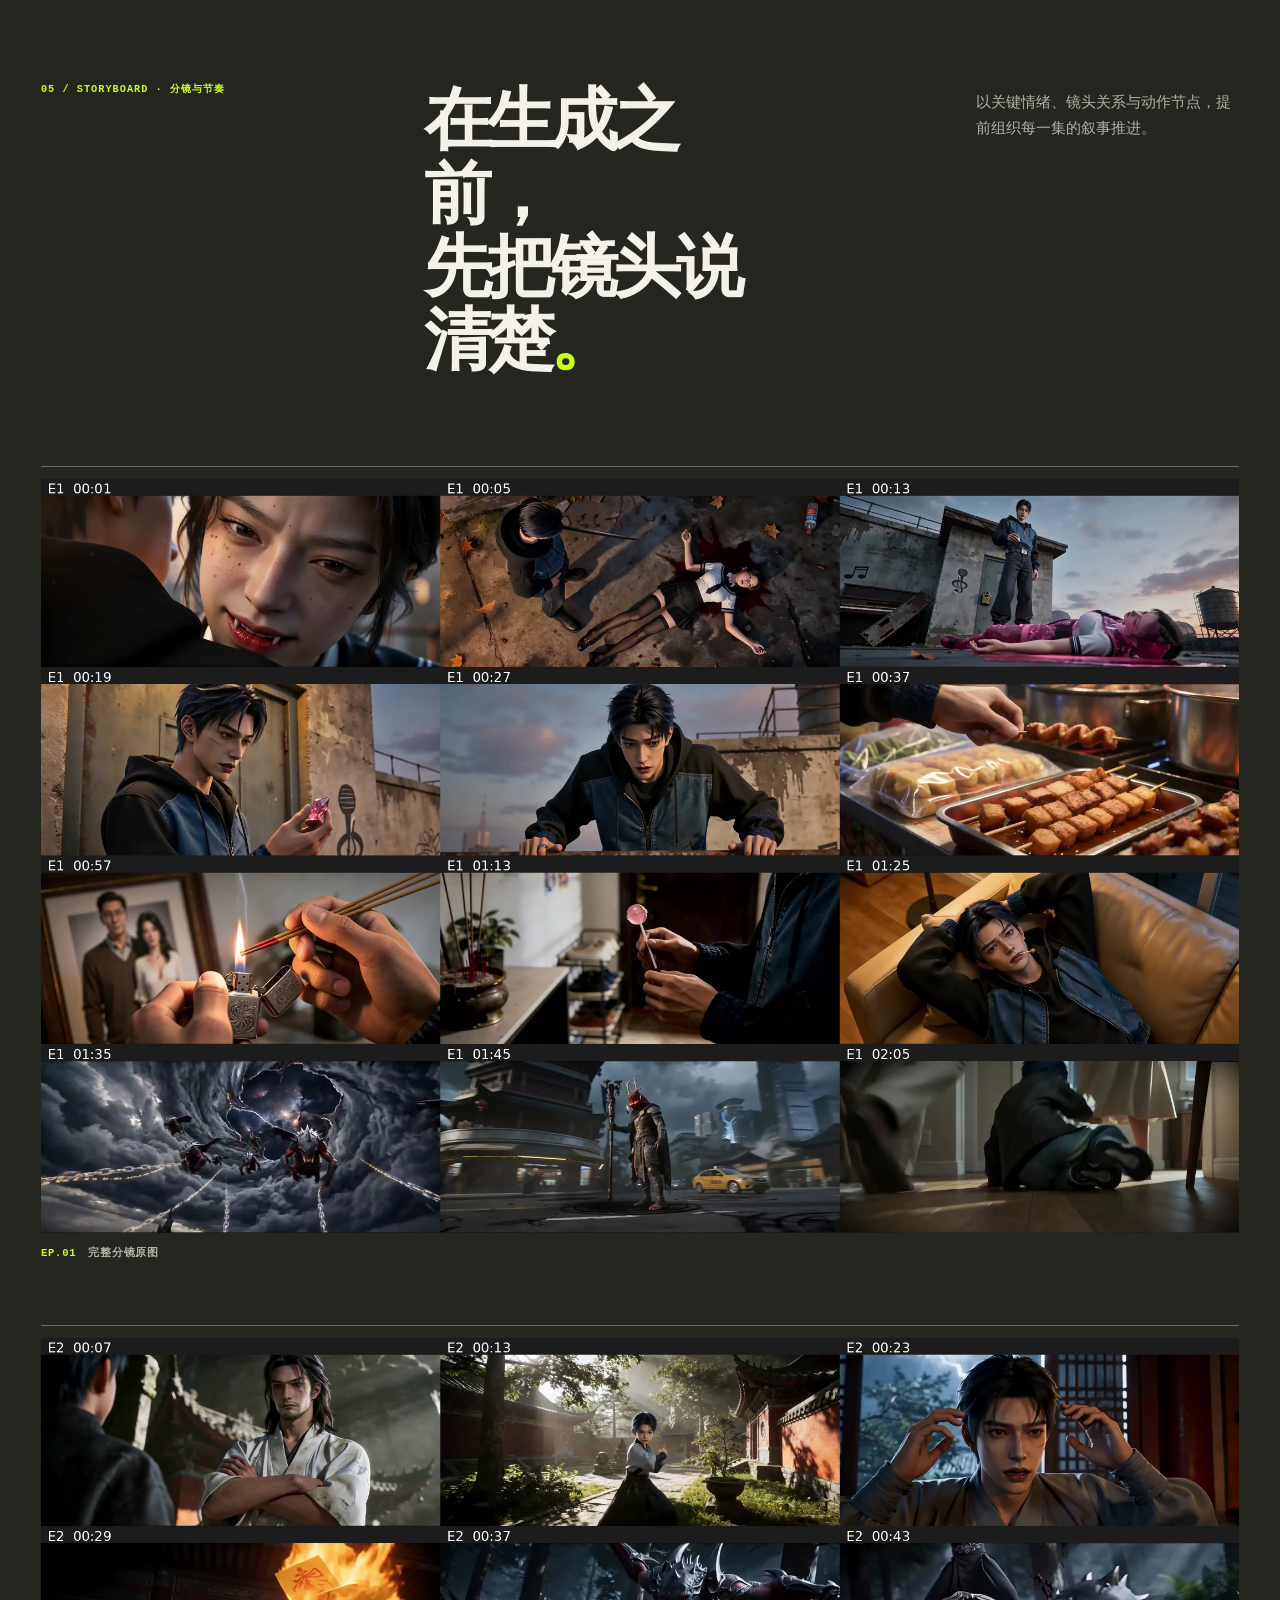
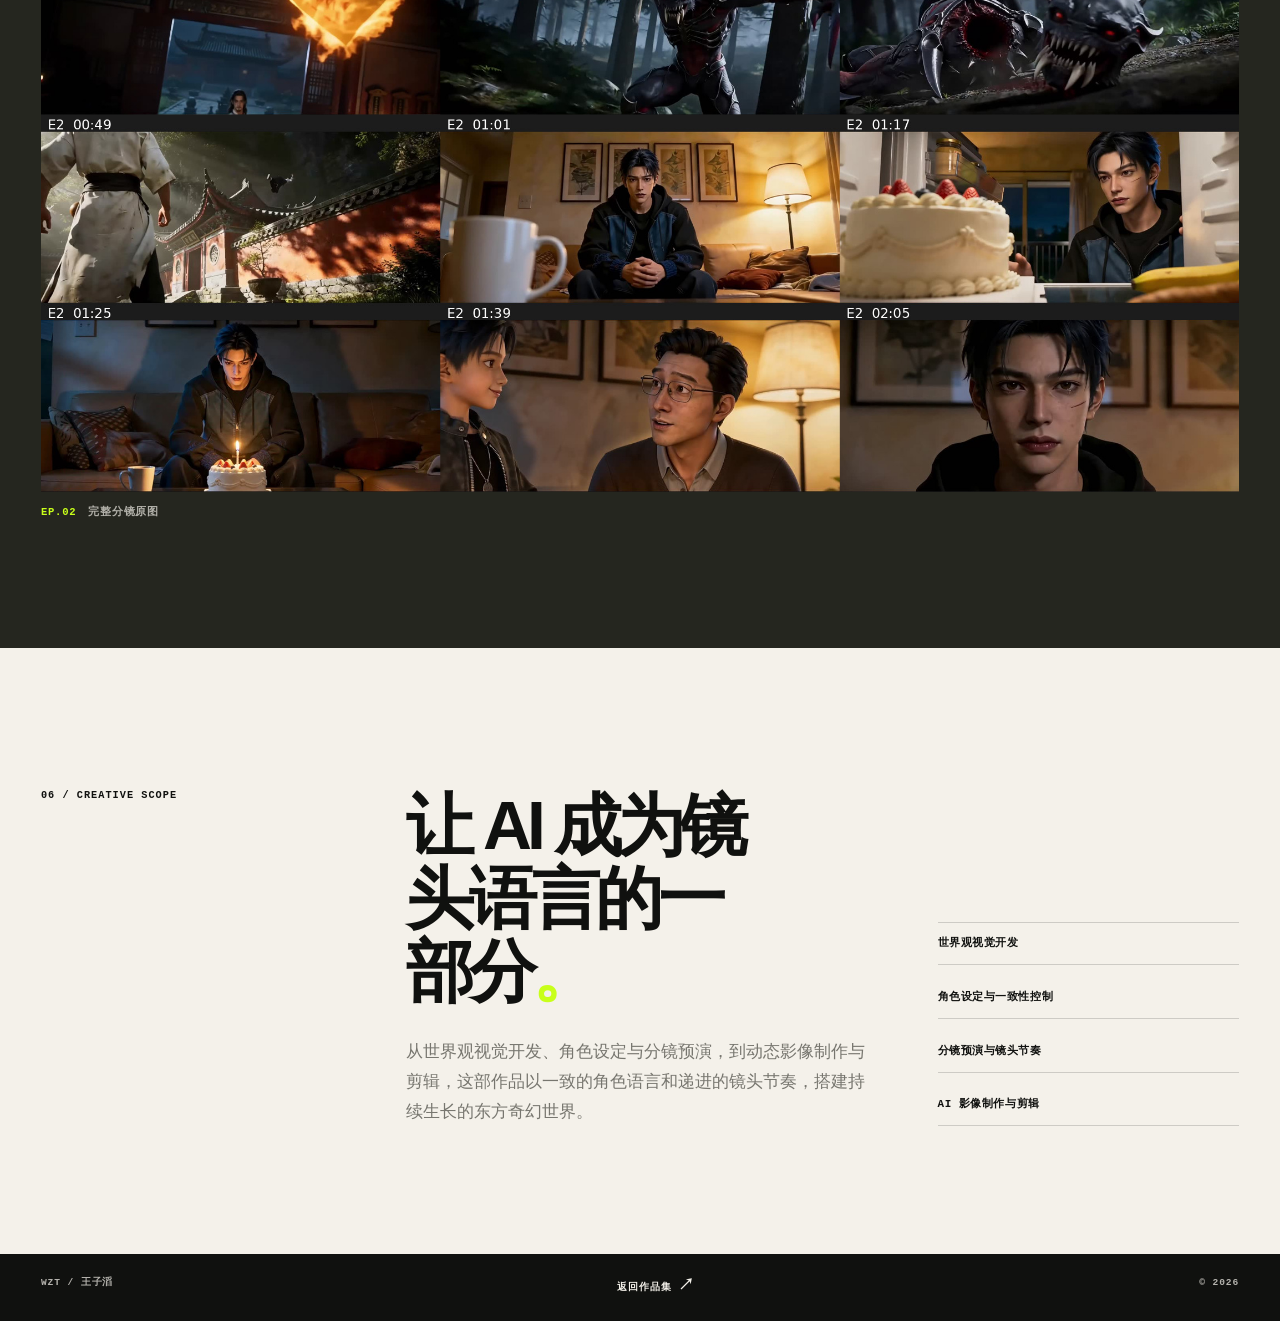
==== commit 5677e1b2: "Use original storyboard images without cropping" ====
--- a/ai-comic.html
+++ b/ai-comic.html
@@ -136,12 +136,12 @@
           </div>
           <div class="storyboard-grid">
             <figure>
-              <img src="assets/images/ai-comic/sumi-episode-01-storyboard.webp" loading="lazy" decoding="async" width="1600" height="1007" alt="《苏明：妖劫人间》第 01 集分镜参考，包含灾变与妖物降临画面" />
-              <figcaption><span>EP.01</span> 分镜与节奏参考</figcaption>
+              <img src="assets/images/ai-comic/sumi-episode-01-storyboard.jpg" loading="lazy" decoding="async" width="2160" height="1360" alt="《苏明：妖劫人间》第 01 集完整分镜图" />
+              <figcaption><span>EP.01</span> 完整分镜原图</figcaption>
             </figure>
             <figure>
-              <img src="assets/images/ai-comic/sumi-episode-02-storyboard.webp" loading="lazy" decoding="async" width="1600" height="1007" alt="《苏明：妖劫人间》第 02 集分镜参考，包含师徒线与家庭场景" />
-              <figcaption><span>EP.02</span> 分镜与节奏参考</figcaption>
+              <img src="assets/images/ai-comic/sumi-episode-02-storyboard.jpg" loading="lazy" decoding="async" width="2160" height="1360" alt="《苏明：妖劫人间》第 02 集完整分镜图" />
+              <figcaption><span>EP.02</span> 完整分镜原图</figcaption>
             </figure>
           </div>
         </div>
--- a/ai-comic.css
+++ b/ai-comic.css
@@ -11,7 +11,7 @@
 
 .character-section{padding-top:clamp(6rem,11vw,12rem);padding-bottom:clamp(6rem,11vw,12rem)}.materials-heading{display:grid;grid-template-columns:1fr minmax(0,1.48fr) minmax(16rem,.75fr);gap:2rem;align-items:start}.materials-heading>p:last-child{max-width:23rem;margin:.5rem 0 0;color:var(--muted);font-size:clamp(.9rem,1.15vw,1.04rem);line-height:1.75}.character-grid{display:grid;grid-template-columns:repeat(12,minmax(0,1fr));gap:clamp(1.1rem,2vw,2.1rem);margin-top:clamp(3.5rem,7vw,7rem);align-items:start}.character-card{grid-column:span 4;margin:0;padding-top:.65rem;border-top:1px solid var(--ink)}.character-card--lead{grid-column:span 8}.character-card:nth-child(2){margin-top:7vw}.character-card:nth-child(3){grid-column:2/span 4;margin-top:2.2vw}.character-card:nth-child(4){grid-column:span 4;margin-top:8vw}.character-card:nth-child(5){grid-column:span 4;margin-top:1.2vw}.character-card img{width:100%;aspect-ratio:16/9;object-fit:contain;background:#dedbd3;transition:transform .55s var(--ease),filter .35s}.character-card:hover img{transform:scale(1.015);filter:contrast(1.03)}.character-card figcaption{display:grid;grid-template-columns:2.4rem 1fr auto;gap:.55rem;margin-top:.7rem;align-items:baseline;font:700 .58rem/1.35 var(--mono);letter-spacing:.07em}.character-card figcaption span{color:var(--muted)}.character-card figcaption strong{font:750 clamp(.85rem,1vw,1rem)/1.2 var(--display);letter-spacing:-.03em}.character-card figcaption small{color:var(--muted);font:600 .57rem/1.2 var(--mono);letter-spacing:.05em}
 
-.storyboard-section{padding:clamp(5.8rem,10vw,11rem) 0;background:#25261f;color:var(--paper)}.storyboard-heading{display:grid;grid-template-columns:1fr 1.48fr .75fr;gap:2rem;align-items:start}.storyboard-heading>p:last-child{max-width:22rem;margin:.42rem 0 0;color:rgba(244,241,234,.67);font-size:clamp(.9rem,1.15vw,1.04rem);line-height:1.75}.storyboard-grid{display:grid;grid-template-columns:repeat(2,minmax(0,1fr));gap:clamp(1rem,2.2vw,2.8rem);margin-top:clamp(3.4rem,7vw,7rem)}.storyboard-grid figure{margin:0;padding-top:.75rem;border-top:1px solid rgba(244,241,234,.34)}.storyboard-grid figure:nth-child(2){margin-top:6vw}.storyboard-grid img{width:100%;aspect-ratio:16/10;object-fit:cover;background:#111}.storyboard-grid figcaption{display:flex;gap:.75rem;margin-top:.8rem;color:rgba(244,241,234,.68);font:650 .66rem/1.4 var(--mono);letter-spacing:.07em}.storyboard-grid figcaption span{color:var(--lime)}
+.storyboard-section{padding:clamp(5.8rem,10vw,11rem) 0;background:#25261f;color:var(--paper)}.storyboard-heading{display:grid;grid-template-columns:1fr 1.48fr .75fr;gap:2rem;align-items:start}.storyboard-heading>p:last-child{max-width:22rem;margin:.42rem 0 0;color:rgba(244,241,234,.67);font-size:clamp(.9rem,1.15vw,1.04rem);line-height:1.75}.storyboard-grid{display:grid;grid-template-columns:minmax(0,1fr);gap:clamp(2.6rem,5vw,5.5rem);max-width:1440px;margin:clamp(3.4rem,7vw,7rem) auto 0}.storyboard-grid figure{margin:0;padding-top:.75rem;border-top:1px solid rgba(244,241,234,.34)}.storyboard-grid figure:nth-child(2){margin-top:0}.storyboard-grid img{display:block;width:100%;height:auto;aspect-ratio:auto;object-fit:contain;background:#111}.storyboard-grid figcaption{display:flex;gap:.75rem;margin-top:.8rem;color:rgba(244,241,234,.68);font:650 .66rem/1.4 var(--mono);letter-spacing:.07em}.storyboard-grid figcaption span{color:var(--lime)}
 
 .comic-credits{display:grid;grid-template-columns:1fr 1.55fr 1fr;gap:2rem 5vw;padding-top:clamp(6rem,11vw,12rem);padding-bottom:clamp(6rem,10vw,11rem)}.comic-credits>div>p{max-width:39rem;margin:1.7rem 0 0;color:var(--muted);font-size:clamp(1rem,1.35vw,1.25rem);line-height:1.75}.comic-credits ul{display:grid;gap:.75rem;align-self:end;margin:0;padding:0;list-style:none;border-top:1px solid var(--line)}.comic-credits li{padding:.8rem 0;border-bottom:1px solid var(--line);font:700 clamp(.68rem,.8vw,.78rem)/1.4 var(--mono);letter-spacing:.05em}.comic-footer{display:flex;justify-content:space-between;gap:1rem;padding-top:1.5rem;padding-bottom:1.7rem;background:var(--ink);color:rgba(244,241,234,.72);font:650 .6rem/1 var(--mono);letter-spacing:.09em}.comic-footer a{color:var(--paper)}.comic-footer a:hover{color:var(--lime)}.comic-footer i{font-style:normal;font-size:1rem}
 
